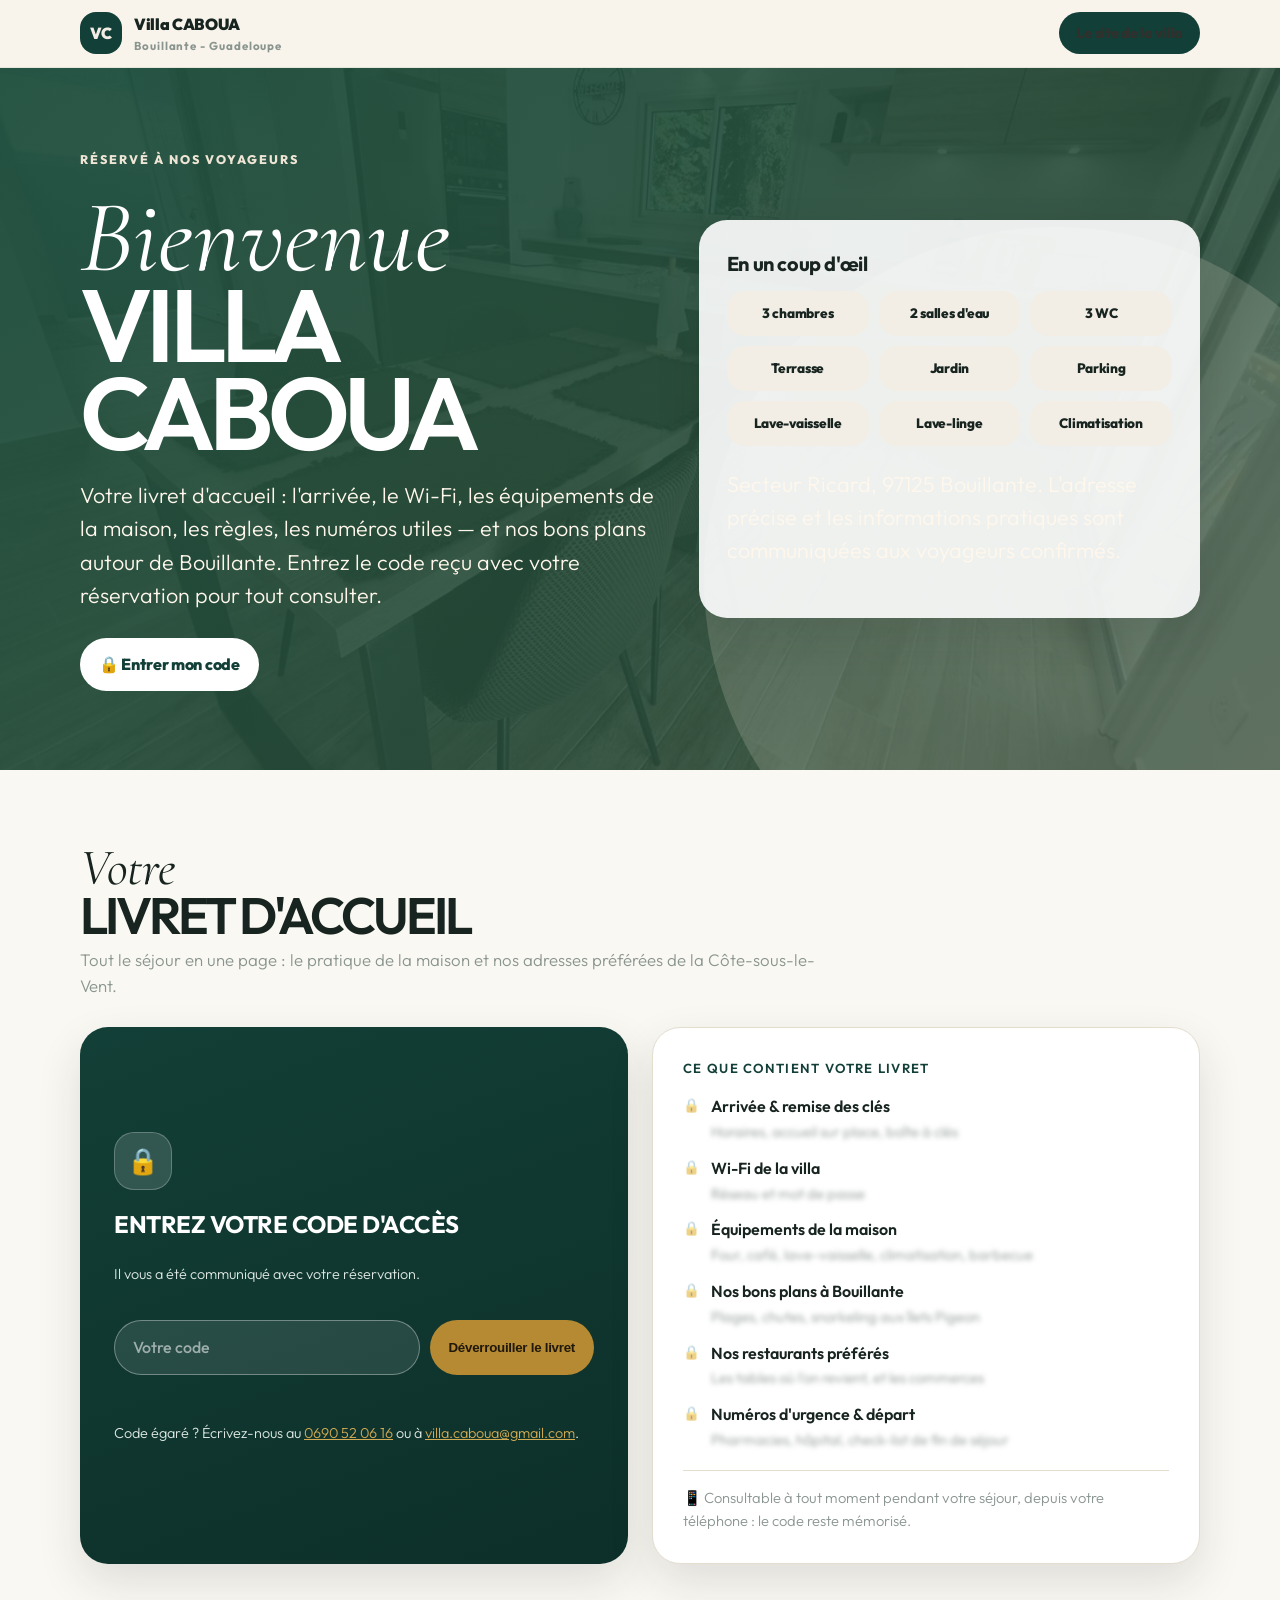
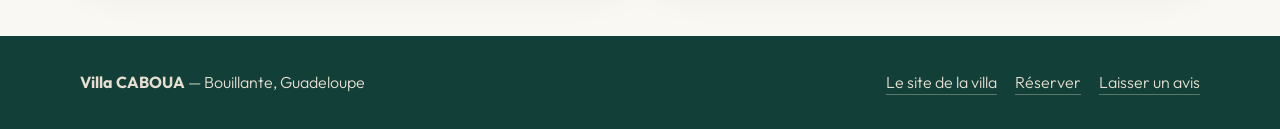
==== livret/index.html @ 50116ec0 "Ajouter le livret d'accueil protege par code et le bloc massage Livret d'accueil en ligne (livret/)," ====
<!doctype html>
<html lang="fr">
<head>
  <meta charset="utf-8">
  <meta name="viewport" content="width=device-width, initial-scale=1">
  <title>Livret d'accueil — Villa CABOUA, Bouillante</title>
  <meta name="description" content="Livret d'accueil de la Villa CABOUA à Bouillante : réservé à nos voyageurs, accès avec le code communiqué lors de la réservation.">
  <meta name="robots" content="noindex, follow">
  <link rel="icon" href="../favicon.png">
  <link rel="apple-touch-icon" href="../icone.png">
  <link rel="preconnect" href="https://fonts.googleapis.com">
  <link rel="preconnect" href="https://fonts.gstatic.com" crossorigin>
  <link rel="stylesheet" href="https://fonts.googleapis.com/css2?family=Cormorant+Garamond:ital,wght@0,400;0,500;0,600;1,400&family=Outfit:wght@300;400;500;600;800&display=swap">
  <link rel="stylesheet" href="assets/styles.css?v=1">
  <link rel="stylesheet" href="assets/livret.css?v=3">
</head>
<body>
<a class="skip-link" href="#contenu">Aller au contenu</a>
<header class="topbar" aria-label="Navigation principale">
  <div class="container nav">
    <a class="brand" href="#top" aria-label="Retour en haut">
      <span class="brand-mark">VC</span>
      <span>Villa CABOUA <small>Bouillante - Guadeloupe</small></span>
    </a>
    <nav class="navlinks" aria-label="Sections du livret">
      <a href="../" class="btn btn-dark btn-nav">Le site de la villa</a>
    </nav>
  </div>
</header>

<main id="contenu">
<section id="top" class="hero">
  <div class="container hero-grid">
    <div>
      <span class="eyebrow">Réservé à nos voyageurs</span>
      <h1><span class="script">Bienvenue</span><br>Villa CABOUA</h1>
      <p>Votre livret d'accueil : l'arrivée, le Wi-Fi, les équipements de la maison, les règles, les numéros utiles — et nos bons plans autour de Bouillante. Entrez le code reçu avec votre réservation pour tout consulter.</p>
      <div class="cta-row">
        <a class="btn btn-primary" href="#espace-voyageurs">🔒 Entrer mon code</a>
      </div>
    </div>
    <aside class="hero-card" aria-label="Résumé de la villa">
      <h2>En un coup d'œil</h2>
      <div class="badges">
        <div class="badge">3 chambres</div>
        <div class="badge">2 salles d'eau</div>
        <div class="badge">3 WC</div>
        <div class="badge">Terrasse</div>
        <div class="badge">Jardin</div>
        <div class="badge">Parking</div>
        <div class="badge">Lave-vaisselle</div>
        <div class="badge">Lave-linge</div>
        <div class="badge">Climatisation</div>
      </div>
      <p class="privacy">Secteur Ricard, 97125 Bouillante. L'adresse précise et les informations pratiques sont communiquées aux voyageurs confirmés.</p>
    </aside>
  </div>
</section>

<section class="section lock-section" id="espace-voyageurs">
  <div class="container">
    <div class="section-title">
      <h2><span class="script">Votre</span><br>livret d'accueil</h2>
      <p>Tout le séjour en une page : le pratique de la maison et nos adresses préférées de la Côte-sous-le-Vent.</p>
    </div>
    <div class="lock-grid">
      <div class="lock-card">
        <div class="lock-badge" aria-hidden="true">🔒</div>
        <h3>Entrez votre code d'accès</h3>
        <p class="small">Il vous a été communiqué avec votre réservation.</p>
        <form id="codeForm" autocomplete="off">
          <label class="sr-only" for="codeInput">Code d'accès</label>
          <input id="codeInput" name="code" type="text" placeholder="Votre code" autocapitalize="characters" autocorrect="off" spellcheck="false" enterkeyhint="go">
          <button class="btn btn-dark" type="submit" id="codeBtn">Déverrouiller le livret</button>
        </form>
        <p class="lock-msg" id="lockMsg" role="status" aria-live="polite"></p>
        <p class="small lock-help">Code égaré ? Écrivez-nous au <a href="tel:+590690520616">0690 52 06 16</a> ou à <a href="mailto:villa.caboua@gmail.com">villa.caboua@gmail.com</a>.</p>
      </div>
      <div class="lock-preview" aria-label="Contenu du livret">
        <p class="lock-preview-title">Ce que contient votre livret</p>
        <ul>
          <li><b>Arrivée &amp; remise des clés</b><span>Horaires, accueil sur place, boîte à clés</span></li>
          <li><b>Wi-Fi de la villa</b><span>Réseau et mot de passe</span></li>
          <li><b>Équipements de la maison</b><span>Four, café, lave-vaisselle, climatisation, barbecue</span></li>
          <li><b>Nos bons plans à Bouillante</b><span>Plages, chutes, snorkeling aux îlets Pigeon</span></li>
          <li><b>Nos restaurants préférés</b><span>Les tables où l'on revient, et les commerces</span></li>
          <li><b>Numéros d'urgence &amp; départ</b><span>Pharmacies, hôpital, check-list de fin de séjour</span></li>
        </ul>
        <p class="lock-preview-foot">📱 Consultable à tout moment pendant votre séjour, depuis votre téléphone : le code reste mémorisé.</p>
      </div>
    </div>
  </div>
</section>

<div id="livretPrive" hidden></div>

</main>

<footer class="footer">
  <div class="container footer-grid">
    <p><strong>Villa CABOUA</strong> — Bouillante, Guadeloupe</p>
    <p class="footer-links">
      <a href="../">Le site de la villa</a>
      <a href="../#reserver">Réserver</a>
      <a href="https://g.page/r/Cf08pFSiKjt4EBM/review" target="_blank" rel="noopener">Laisser un avis</a>
    </p>
  </div>
</footer>

<script src="js/livret.js?v=3"></script>
</body>
</html>
---- livret/assets/styles.css ----
:root{
  --green:#1f4f3d;
  --green-2:#294f3b;
  --sand:#eee4d4;
  --sand-2:#f8f3eb;
  --gold:#c9a760;
  --ink:#151515;
  --muted:#6d6a64;
  --white:#fff;
  --danger:#a84332;
  --shadow:0 18px 45px rgba(24,35,28,.12);
  --radius:28px;
}
*{box-sizing:border-box}
html{scroll-behavior:smooth}
body{margin:0;font-family:Inter,system-ui,-apple-system,BlinkMacSystemFont,"Segoe UI",Arial,sans-serif;color:var(--ink);background:var(--sand-2);line-height:1.55}
a{color:inherit}
img{max-width:100%;height:auto;display:block}
.container{width:min(1120px,calc(100% - 32px));margin:0 auto}
.skip-link{position:absolute;left:-999px;top:10px;background:#fff;padding:10px 14px;border-radius:12px;z-index:99}.skip-link:focus{left:10px}
.topbar{position:sticky;top:0;z-index:20;background:rgba(248,243,235,.92);backdrop-filter:blur(10px);border-bottom:1px solid rgba(31,79,61,.09)}
.nav{display:flex;align-items:center;justify-content:space-between;gap:18px;padding:12px 0}.brand{display:flex;align-items:center;gap:12px;text-decoration:none;font-weight:900;letter-spacing:.04em}.brand-mark{display:grid;place-items:center;width:42px;height:42px;border-radius:16px;background:var(--green);color:var(--sand);font-weight:900}.brand small{display:block;font-size:.72rem;font-weight:700;color:var(--muted);letter-spacing:.08em}.navlinks{display:flex;gap:14px;align-items:center;flex-wrap:wrap;font-size:.92rem}.navlinks a{text-decoration:none;color:#31302d}.navlinks a:hover{color:var(--green)}
.hero{position:relative;overflow:hidden;background:linear-gradient(135deg,rgba(31,79,61,.96),rgba(45,74,56,.84)),url('hero-cuisine.webp') center/cover;min-height:78vh;color:#fff;display:grid;align-items:center}.hero::after{content:"";position:absolute;inset:auto -10% -23% auto;width:55vw;height:55vw;background:rgba(238,228,212,.18);border-radius:50%}.hero-grid{position:relative;z-index:1;display:grid;grid-template-columns:1fr .86fr;gap:36px;align-items:center;padding:72px 0}.eyebrow{display:inline-flex;gap:8px;align-items:center;text-transform:uppercase;letter-spacing:.16em;font-size:.78rem;font-weight:800;color:#efe5d5}.hero h1{font-size:clamp(3rem,8vw,7.5rem);line-height:.86;margin:18px 0 18px;text-transform:uppercase;letter-spacing:-.07em}.hero .script,.script{font-family:"Segoe Script","Brush Script MT",cursive;font-weight:400;text-transform:none;letter-spacing:0}.hero p{font-size:clamp(1.05rem,2vw,1.35rem);max-width:620px;color:#fff7eb}.hero-card{background:rgba(255,255,255,.9);color:var(--ink);padding:28px;border-radius:var(--radius);box-shadow:var(--shadow)}.hero-card h2{margin:0 0 12px;font-size:1.25rem}.badges{display:grid;grid-template-columns:repeat(3,1fr);gap:10px}.badge{background:var(--sand);border-radius:18px;padding:12px;text-align:center;font-weight:800;font-size:.85rem}.cta-row{display:flex;gap:12px;flex-wrap:wrap;margin-top:26px}.btn{display:inline-flex;align-items:center;justify-content:center;gap:10px;border-radius:999px;padding:13px 18px;text-decoration:none;font-weight:800;border:1px solid transparent}.btn-primary{background:#fff;color:var(--green)}.btn-secondary{background:rgba(255,255,255,.14);color:#fff;border-color:rgba(255,255,255,.45)}.btn-dark{background:var(--green);color:#fff}.btn-ghost{background:#fff;color:var(--green);border-color:#e1d6c4}
.section{padding:72px 0}.section-alt{background:#fff}.section-title{display:grid;gap:8px;margin-bottom:28px}.section-title h2{font-size:clamp(2rem,4vw,4.2rem);line-height:.92;text-transform:uppercase;letter-spacing:-.06em;margin:0}.section-title p{margin:0;color:var(--muted);font-size:1.05rem;max-width:760px}.grid-2{display:grid;grid-template-columns:1fr 1fr;gap:32px;align-items:center}.card{background:#fff;border-radius:var(--radius);box-shadow:var(--shadow);padding:28px}.section-alt .card{background:var(--sand-2)}.photo-card{overflow:hidden;border-radius:var(--radius);box-shadow:var(--shadow);background:#ddd}.photo-card img{width:100%;height:100%;object-fit:cover}.feature-list{display:grid;grid-template-columns:repeat(3,1fr);gap:14px;margin-top:20px}.feature{border-radius:20px;background:var(--sand);padding:16px;font-weight:800}.feature span{display:block;color:var(--muted);font-weight:700;font-size:.85rem}.timeline{display:grid;grid-template-columns:1fr 1fr;gap:18px}.time-card{background:var(--sand);padding:24px;border-radius:26px}.time-card strong{font-size:clamp(2.5rem,7vw,5rem);letter-spacing:-.07em;display:block;line-height:.85}.time-card span{font-weight:900;text-transform:uppercase;color:var(--green)}
.checklist{display:grid;gap:10px;margin:18px 0 0;padding:0;list-style:none}.checklist li{display:flex;gap:10px;align-items:flex-start}.checklist li::before{content:"✓";display:grid;place-items:center;flex:0 0 24px;width:24px;height:24px;border-radius:50%;background:var(--sand);font-weight:900;color:var(--green)}
.info-grid{display:grid;grid-template-columns:repeat(3,1fr);gap:16px}.info-card{background:#fff;border-radius:24px;padding:22px;border:1px solid #eee4d4}.info-card h3{margin:0 0 8px;text-transform:uppercase;letter-spacing:-.02em}.info-card p{margin:0;color:#47433d}.note{border-left:5px solid var(--gold);background:#fff9ef;border-radius:16px;padding:16px 18px;color:#524b42}.warning{border-left-color:var(--danger);background:#fff3ef}
.rules{display:grid;grid-template-columns:repeat(3,1fr);gap:18px}.rule{background:var(--sand);border-radius:50%;aspect-ratio:1/1;display:flex;flex-direction:column;justify-content:center;align-items:center;text-align:center;padding:26px}.rule b{font-size:2rem;line-height:1;color:var(--green)}.rule strong{text-transform:uppercase;margin:10px 0 6px}.rule p{margin:0;font-size:.95rem}
.appliance-grid{display:grid;grid-template-columns:repeat(2,1fr);gap:18px}.appliance{display:flex;gap:14px;background:#fff;border-radius:22px;padding:18px;border:1px solid #eee4d4}.icon{display:grid;place-items:center;flex:0 0 46px;width:46px;height:46px;border-radius:16px;background:var(--sand);font-size:1.35rem}.appliance h3{margin:0 0 5px}.appliance p{margin:0;color:#514c45}
.cards-grid{display:grid;grid-template-columns:repeat(4,1fr);gap:18px}.place-card{background:#fff;border-radius:24px;overflow:hidden;box-shadow:var(--shadow)}.place-card img{width:100%;aspect-ratio:1.35/1;object-fit:cover}.place-card div{padding:16px}.place-card h3{margin:0 0 6px;text-transform:uppercase;font-size:1rem}.place-card p{margin:0;color:#514c45;font-size:.94rem}.restaurants{display:grid;grid-template-columns:repeat(3,1fr);gap:18px}.restaurant{background:#fff;border-radius:24px;overflow:hidden;box-shadow:var(--shadow)}.restaurant img{width:100%;aspect-ratio:1.65/1;object-fit:cover}.restaurant div{padding:18px}.restaurant h3{margin:0}.distance{display:inline-block;margin:6px 0 10px;color:var(--green);font-weight:900;font-size:.8rem;text-transform:uppercase}
.emergency{display:grid;grid-template-columns:repeat(3,1fr);gap:18px}.emergency-card{border-radius:24px;background:#fff;padding:24px;border:1px solid #eee4d4}.emergency-card b{font-size:2rem;color:var(--green)}.emergency-card h3{margin:8px 0}.emergency-card p{margin:0;color:#4c4841}.opinion{display:grid;grid-template-columns:1fr 300px;gap:28px;align-items:center}.qr{background:#fff;border-radius:24px;padding:20px;box-shadow:var(--shadow);text-align:center}.qr img{width:190px;margin:0 auto 14px}.footer{padding:34px 0;background:var(--green);color:#fff}.footer p{margin:0;color:#e7ded2}
.small{font-size:.9rem;color:var(--muted)}.privacy{font-size:.95rem;color:#675f55}.toc{display:flex;flex-wrap:wrap;gap:10px;margin-top:24px}.toc a{padding:9px 13px;border-radius:999px;background:rgba(255,255,255,.12);color:#fff;text-decoration:none;font-weight:750;border:1px solid rgba(255,255,255,.2)}
@media (max-width:900px){.hero-grid,.grid-2,.opinion{grid-template-columns:1fr}.hero{min-height:auto}.hero-grid{padding:54px 0}.navlinks{display:none}.badges,.feature-list,.info-grid,.rules,.cards-grid,.restaurants,.emergency,.appliance-grid,.timeline{grid-template-columns:1fr 1fr}.rule{aspect-ratio:auto;border-radius:24px;align-items:flex-start;text-align:left}.hero-card{max-width:620px}.photo-card img{max-height:520px}}
@media (max-width:600px){.container{width:min(100% - 22px,1120px)}.section{padding:52px 0}.hero h1{font-size:3.2rem}.badges,.feature-list,.info-grid,.rules,.cards-grid,.restaurants,.emergency,.appliance-grid,.timeline{grid-template-columns:1fr}.card{padding:22px}.topbar{position:relative}.brand small{display:none}.opinion{gap:18px}.qr img{width:160px}}
@media print{.topbar,.cta-row,.toc{display:none}.section{padding:28px 0}.card,.photo-card,.place-card,.restaurant{box-shadow:none}.hero{min-height:auto;color:#000;background:#fff}.hero p,.btn{color:#000}.hero-card{box-shadow:none;border:1px solid #ddd}.container{width:94%}}
---- livret/assets/livret.css ----
/* ═══════════════════════════════════════════════════════════
   Livret d'accueil Villa CABOUA — harmonisation avec le site
   vitrine + espace voyageurs protégé par code.
   ═══════════════════════════════════════════════════════════ */

:root{
  --green:#123f37;
  --green-2:#0d2f29;
  --sand:#f2eee5;
  --sand-2:#faf8f3;
  --gold:#b58a33;
  --gold-2:#d3ab55;
  --ink:#182420;
  --muted:#8a958f;
  --line:#e3ddcf;
}

body{
  font-family:"Outfit",system-ui,-apple-system,"Segoe UI",sans-serif;
  font-weight:300;
}
.script, .hero .script{
  font-family:"Cormorant Garamond",Georgia,serif;
  font-style:italic;
  font-weight:400;
}
h1,h2,h3,.brand,.badge,.feature,.btn{letter-spacing:-.02em}
.section-title h2{font-weight:600}
.hero h1{font-weight:600;letter-spacing:-.055em}

.btn-nav{padding:9px 16px;font-size:.9rem}
.sr-only{position:absolute;width:1px;height:1px;overflow:hidden;clip:rect(0 0 0 0);white-space:nowrap}

/* ── Espace voyageurs : la porte ─────────────────────────── */
.lock-section{scroll-margin-top:80px}
.lock-grid{display:grid;grid-template-columns:1fr 1fr;gap:24px;align-items:stretch}

.lock-card{
  background:linear-gradient(160deg,var(--green),var(--green-2));
  color:#fff;border-radius:var(--radius);padding:34px;
  box-shadow:var(--shadow);display:flex;flex-direction:column;justify-content:center;
}
.lock-badge{
  width:58px;height:58px;border-radius:20px;display:grid;place-items:center;
  background:rgba(255,255,255,.14);border:1px solid rgba(255,255,255,.24);
  font-size:1.6rem;margin-bottom:16px;
}
.lock-card h3{margin:0 0 6px;font-size:1.5rem;text-transform:uppercase}
.lock-card .small{color:#dfe9e3}
.lock-card form{display:flex;gap:10px;flex-wrap:wrap;margin:20px 0 0}
.lock-card input{
  flex:1 1 200px;min-width:0;padding:14px 18px;border-radius:999px;border:1px solid rgba(255,255,255,.35);
  background:rgba(255,255,255,.1);color:#fff;font:inherit;font-weight:500;letter-spacing:.08em;
  text-transform:uppercase;
}
.lock-card input::placeholder{color:rgba(255,255,255,.55);letter-spacing:normal;text-transform:none}
.lock-card input:focus{outline:2px solid var(--gold-2);outline-offset:2px;background:rgba(255,255,255,.16)}
.lock-card .btn-dark{background:var(--gold);color:#20180a;font-weight:600}
.lock-card .btn-dark:hover{background:var(--gold-2)}
.lock-card .btn-dark[disabled]{opacity:.6;cursor:progress}
.lock-help{margin-top:14px}
.lock-help a{color:var(--gold-2)}
.lock-msg{margin:14px 0 0;min-height:1.2em;font-weight:500}
.lock-msg.error{color:#ffc9bd}
.lock-msg.ok{color:#c9e8d6}
.lock-card.shake{animation:shake .4s}
@keyframes shake{25%{transform:translateX(-7px)}50%{transform:translateX(6px)}75%{transform:translateX(-3px)}}

.lock-preview{background:#fff;border:1px solid var(--line);border-radius:var(--radius);padding:30px;box-shadow:var(--shadow)}
.lock-preview-title{margin:0 0 16px;text-transform:uppercase;font-weight:600;letter-spacing:.1em;font-size:.82rem;color:var(--green)}
.lock-preview ul{list-style:none;margin:0;padding:0;display:grid;gap:12px}
.lock-preview li{display:grid;gap:2px;padding-left:28px;position:relative}
.lock-preview li::before{
  content:"🔒";position:absolute;left:0;top:1px;font-size:.85rem;opacity:.5
}
.lock-preview li b{font-weight:600}
.lock-preview li span{color:var(--muted);font-size:.92rem;filter:blur(2.5px);user-select:none}
.lock-preview-foot{margin:18px 0 0;padding-top:16px;border-top:1px solid var(--line);color:var(--muted);font-size:.92rem}

/* ── Contenu déverrouillé ────────────────────────────────── */
#livretPrive{animation:reveal .5s ease}
@keyframes reveal{from{opacity:0;transform:translateY(14px)}to{opacity:1;transform:none}}
.unlocked-bar{background:var(--green);color:#fff;padding:22px 0}
.unlocked-bar .container{display:flex;flex-wrap:wrap;gap:14px;align-items:center;justify-content:space-between}
.unlocked-bar p{margin:0;font-weight:500}
.unlocked-bar small{display:block;color:#c6d6ce;font-weight:300}
.unlocked-actions{display:flex;gap:10px;flex-wrap:wrap}
.unlocked-bar .btn-gold{background:var(--gold);color:#20180a;font-weight:600}
.unlocked-bar .btn-gold:hover{background:var(--gold-2)}
.unlocked-bar .btn-line{background:transparent;color:#fff;border-color:rgba(255,255,255,.45)}

/* ── Divers ──────────────────────────────────────────────── */
.footer-grid{display:flex;flex-wrap:wrap;gap:12px;justify-content:space-between;align-items:center}
.footer-links{display:flex;gap:18px;flex-wrap:wrap}
.footer-links a{color:#e7ded2;text-decoration:none;border-bottom:1px solid rgba(231,222,210,.35)}
.footer-links a:hover{color:#fff}

@media (max-width:900px){
  .lock-grid{grid-template-columns:1fr}
  .navlinks .btn-nav{display:none}
}
@media print{.lock-section,.unlocked-bar,.footer-links{display:none}}
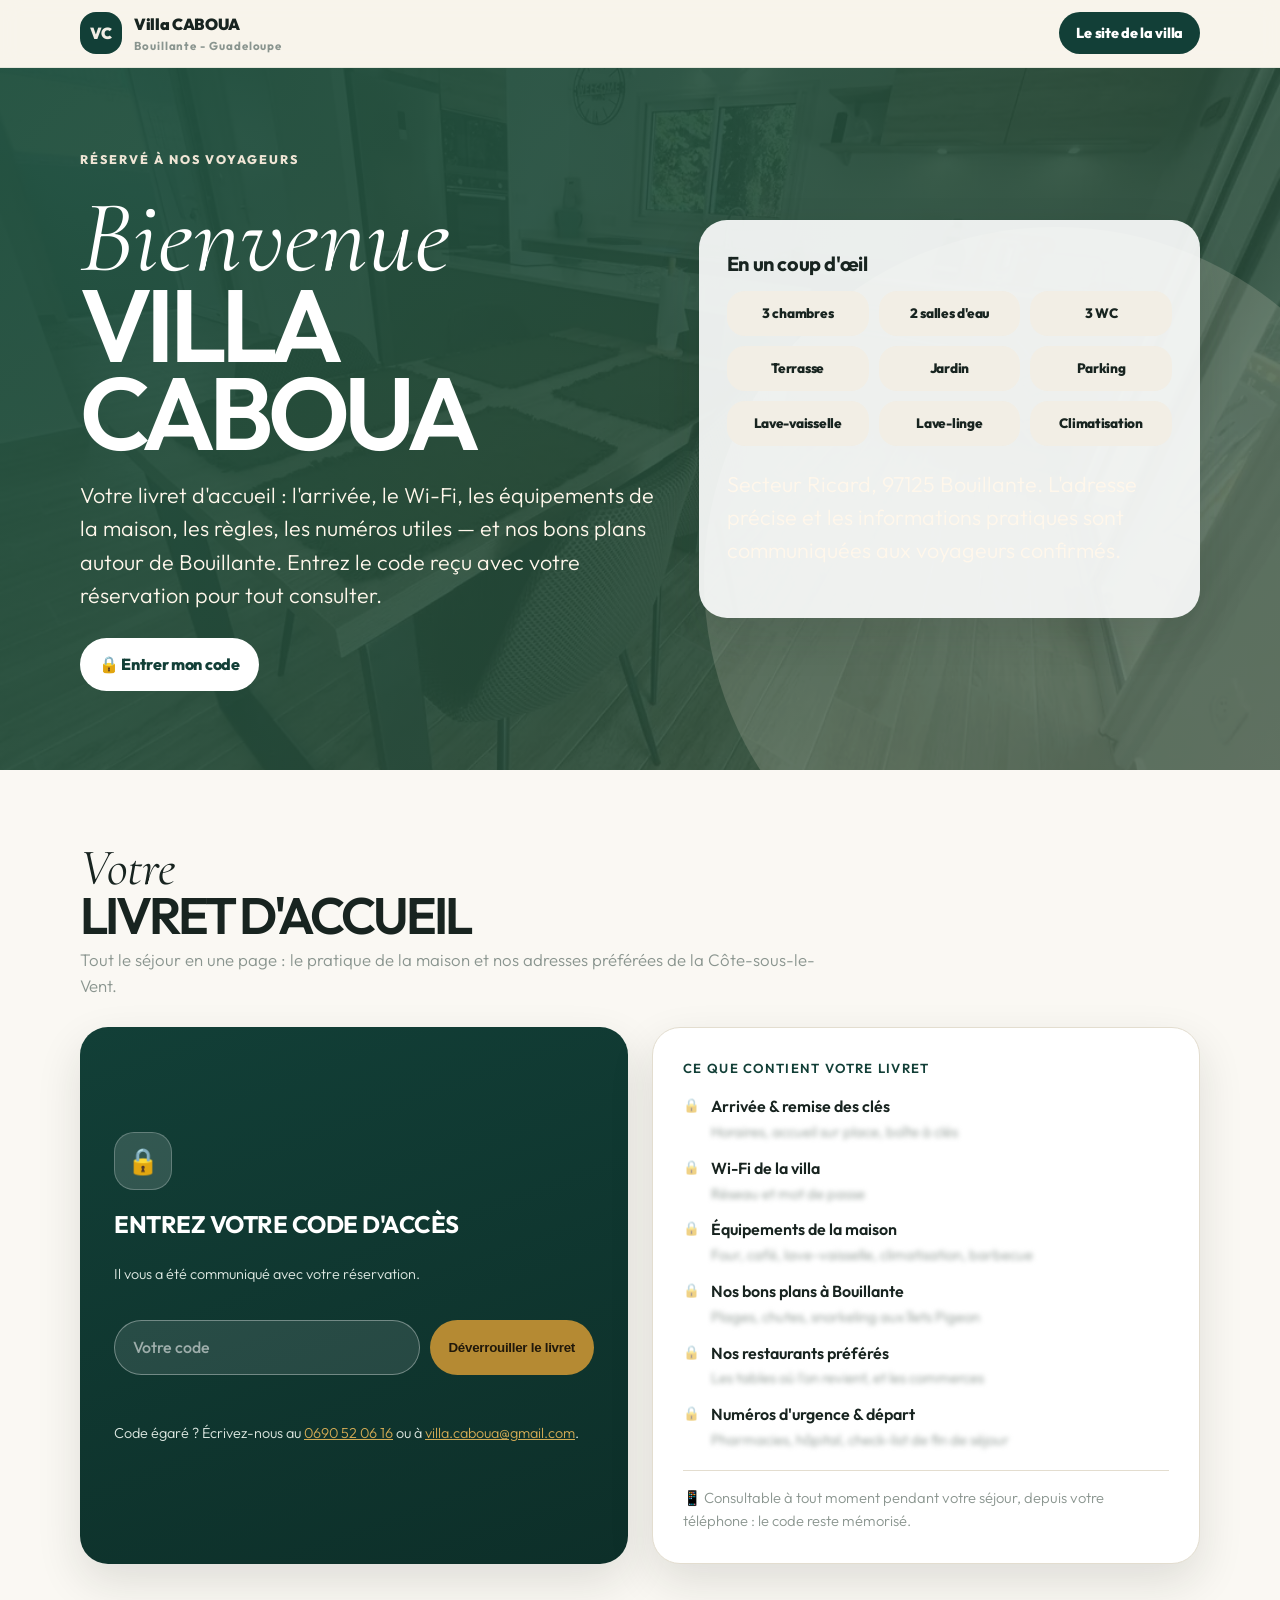
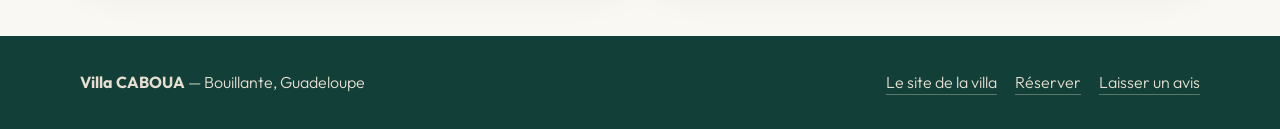
==== commit a7e5d729: "Livret : navigation visible sur telephone et bouton lisible Sous 900 px, styles.css masquait toute l" ====
--- a/livret/index.html
+++ b/livret/index.html
@@ -12,7 +12,7 @@
   <link rel="preconnect" href="https://fonts.gstatic.com" crossorigin>
   <link rel="stylesheet" href="https://fonts.googleapis.com/css2?family=Cormorant+Garamond:ital,wght@0,400;0,500;0,600;1,400&family=Outfit:wght@300;400;500;600;800&display=swap">
   <link rel="stylesheet" href="assets/styles.css?v=1">
-  <link rel="stylesheet" href="assets/livret.css?v=3">
+  <link rel="stylesheet" href="assets/livret.css?v=5">
 </head>
 <body>
 <a class="skip-link" href="#contenu">Aller au contenu</a>
--- a/livret/assets/livret.css
+++ b/livret/assets/livret.css
@@ -28,7 +28,8 @@
 .section-title h2{font-weight:600}
 .hero h1{font-weight:600;letter-spacing:-.055em}
 
-.btn-nav{padding:9px 16px;font-size:.9rem}
+.navlinks a.btn-nav{padding:9px 16px;font-size:.9rem;color:#fff}
+.navlinks a.btn-nav:hover{color:#fff;background:var(--green-2)}
 .sr-only{position:absolute;width:1px;height:1px;overflow:hidden;clip:rect(0 0 0 0);white-space:nowrap}
 
 /* ── Espace voyageurs : la porte ─────────────────────────── */
@@ -97,6 +98,18 @@
 
 @media (max-width:900px){
   .lock-grid{grid-template-columns:1fr}
-  .navlinks .btn-nav{display:none}
+
+  /* Sur telephone, styles.css masque toute la navigation : on la retablit
+     sous forme de bande defilante, avec le retour vers le site toujours
+     visible en premier. */
+  .topbar .nav{flex-wrap:wrap;row-gap:10px}
+  .navlinks{
+    display:flex;flex:1 1 100%;gap:10px;align-items:center;flex-wrap:nowrap;
+    overflow-x:auto;padding-bottom:4px;scrollbar-width:none;
+    -webkit-overflow-scrolling:touch;
+  }
+  .navlinks::-webkit-scrollbar{display:none}
+  .navlinks a{white-space:nowrap;font-size:.9rem}
+  .navlinks .btn-nav{display:inline-flex;order:-1;padding:8px 14px;font-size:.85rem}
 }
 @media print{.lock-section,.unlocked-bar,.footer-links{display:none}}
